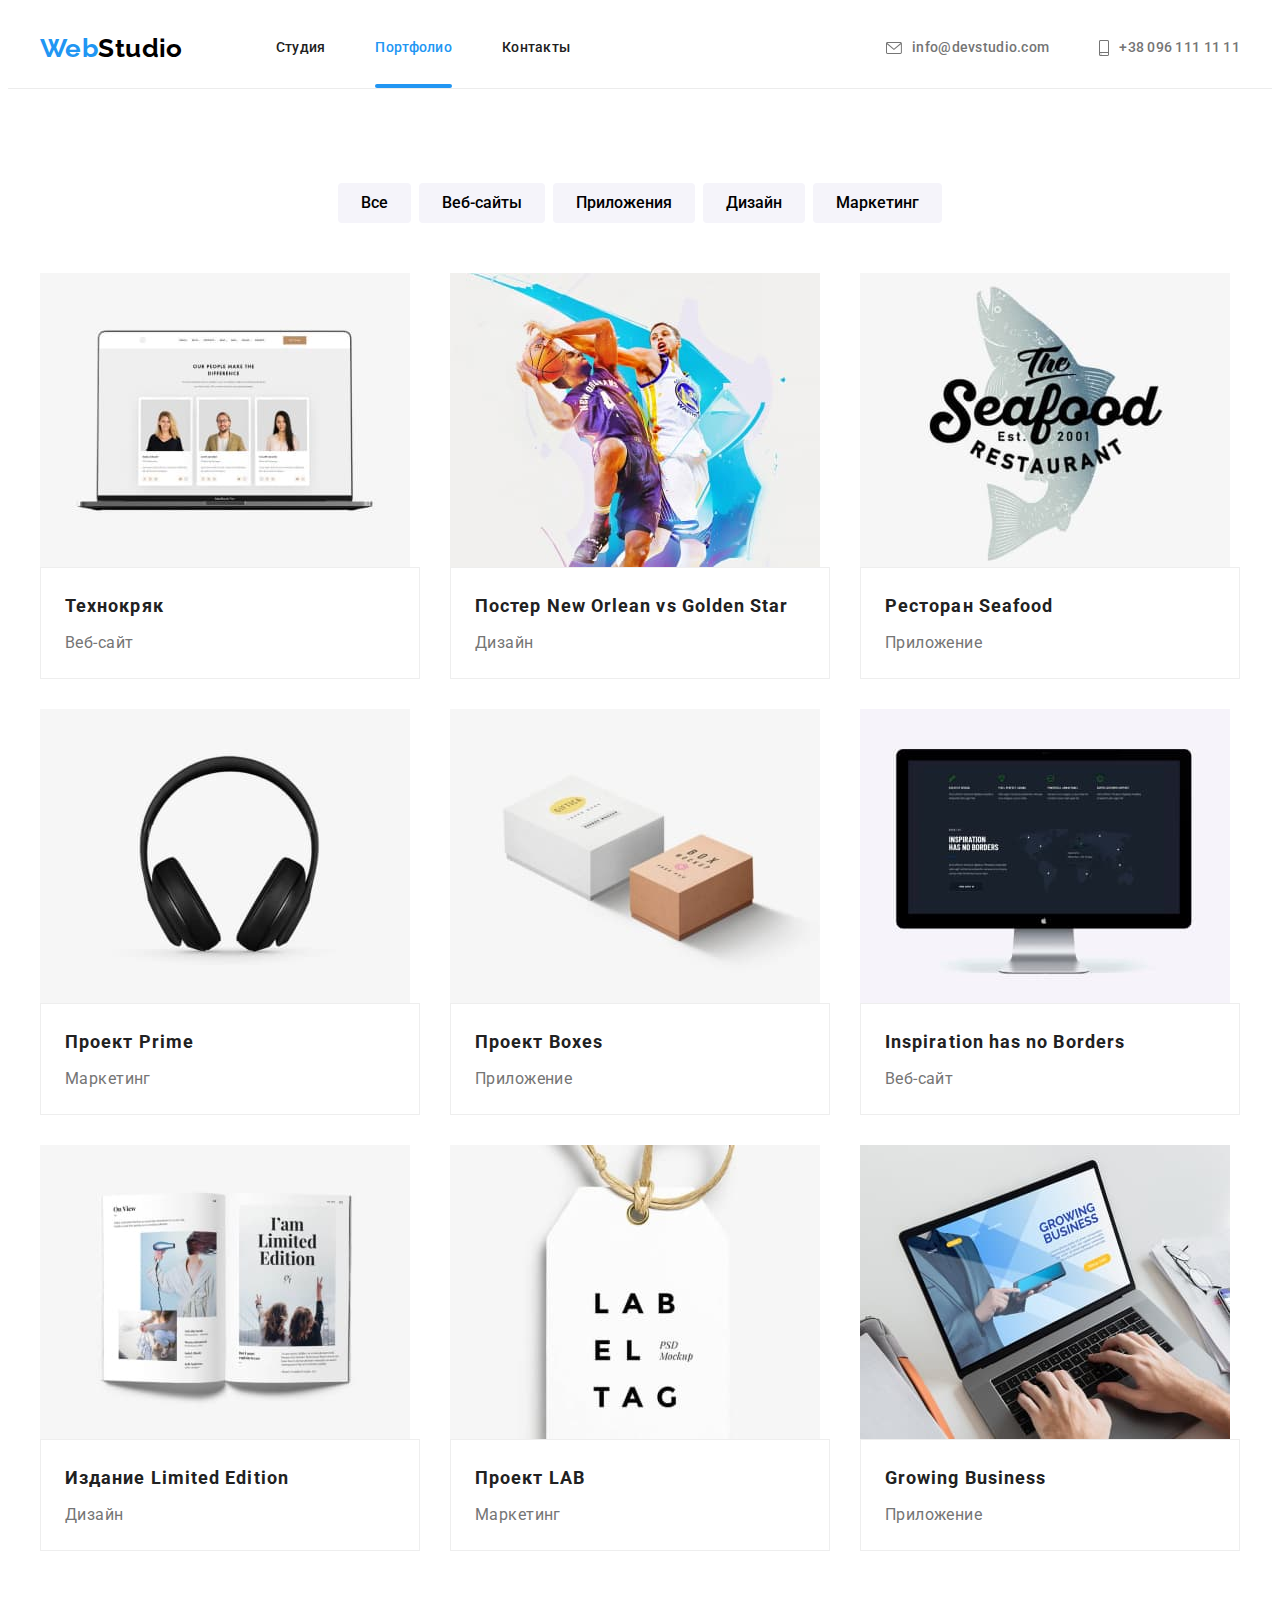
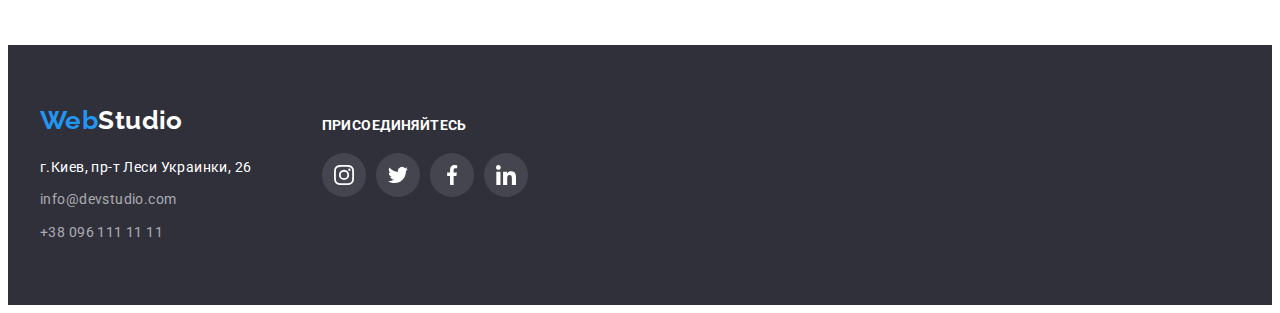
==== portfolio.html @ 4ddb5e0d "добавляет предыдущие дз" ====
<!DOCTYPE html>
<html lang="ru">
  <head>
    <meta charset="UTF-8" />
    <meta http-equiv="X-UA-Compatible" content="IE=edge" />
    <meta name="viewport" content="width=device-width, initial-scale=1.0" />
    <title>Портфолио</title>
    <link
      rel="stylesheet"
      href="https://cdnjs.cloudflare.com/ajax/libs/modern-normalize/1.0.0/modern-normalize.min.css"
      integrity="sha512-ISS7cAi1PEhQ8jnbJpJZMd29NlhNj4AWYyLOSp2CE/CsHxTCu+r+t0D2yoJudVrd0/8fTVPUVDzY5Tvli75u/g=="
      crossorigin="anonymous"
    />
    <link rel="preconnect" href="https://fonts.gstatic.com" />
    <link
      href="https://fonts.googleapis.com/css2?family=Raleway:wght@700&family=Roboto:wght@400;500;700;900&display=swap"
      rel="stylesheet"
    />
    <link rel="stylesheet" href="./css/styles.css" />
  </head>
  <body>
    <!--Header page-->
    <header class="header">
      <div class="container header-container">
        <!--Navigation-->
        <nav class="header-nav">
          <!--Header logo-->
          <a class="header-logo-link common-links" href="./index.html" lang="en"
            ><span class="header-logo-web">Web</span>Studio</a
          >
          <!--Menu-->
          <ul class="menu common-lists">
            <li class="menu-item">
              <a class="menu-link common-links" href="./index.html">Студия</a>
            </li>
            <li class="menu-item">
              <a class="menu-link common-links current" href="./portfolio.html">Портфолио</a>
            </li>
            <li class="menu-item"><a class="menu-link common-links" href="">Контакты</a></li>
          </ul>
        </nav>
        <!--Header contacts-->
        <ul class="header-contacts-list common-lists">
          <li class="header-mail-item">
            <a class="header-mail-link common-links" href="mailto:info@devstudio.com"
              ><svg class="mail-link-icon">
                <use href="./images/icons.svg#icon-envelope"></use></svg
              >info@devstudio.com</a
            >
          </li>
          <li class="header-tel-item">
            <a class="header-tel-link common-links" href="tel:+380961111111"
              ><svg class="tel-link-icon">
                <use href="./images/icons.svg#icon-smartphone"></use></svg
              >+38 096 111 11 11</a
            >
          </li>
        </ul>
      </div>
    </header>
    <!--Main portfolio content-->
    <main class="main-portfilio-content">
      <section class="portfolio-section section">
        <div class="container">
          <h1 hidden>Портфолио</h1>
          <!--Button list-->
          <ul class="button-list common-lists">
            <li class="button-item"><button type="button" class="button-porfolio">Все</button></li>
            <li class="button-item">
              <button type="button" class="button-porfolio">Веб-сайты</button>
            </li>
            <li class="button-item">
              <button type="button" class="button-porfolio">Приложения</button>
            </li>
            <li class="button-item">
              <button type="button" class="button-porfolio">Дизайн</button>
            </li>
            <li class="button-item">
              <button type="button" class="button-porfolio">Маркетинг</button>
            </li>
          </ul>
          <!--Projects list-->
          <ul class="projects-list common-lists">
            <li class="projects-item">
              <a href="" class="projects-link-wrapper common-links">
                <div class="projects-link-img">
                  <img
                    src="./images/portfolio1.jpg"
                    alt="фото наших сотрудников"
                    width="370"
                    height="294"
                  />
                  <p class="overlay">
                    Технокряк это современная площадка распространения коронавируса. Компании
                    используют эту платформу для цифрового шпионажа и атак на защищённые сервера
                    конкурентов.
                  </p>
                </div>

                <div class="projects-item-content">
                  <h2 class="projects-title">Технокряк</h2>
                  <p class="projects-text">Веб-сайт</p>
                </div>
              </a>
            </li>
            <li class="projects-item">
              <a href="" class="projects-link-wrapper common-links">
                <div class="projects-link-img">
                  <img
                    src="./images/portfolio2.jpg"
                    alt="играют в баскетбол"
                    width="370"
                    height="294"
                  />
                  <p class="overlay">
                    Технокряк это современная площадка распространения коронавируса. Компании
                    используют эту платформу для цифрового шпионажа и атак на защищённые сервера
                    конкурентов.
                  </p>
                </div>
                <div class="projects-item-content">
                  <h2 class="projects-title">
                    Постер <span lang="en">New Orlean vs Golden Star</span>
                  </h2>
                  <p class="projects-text">Дизайн</p>
                </div>
              </a>
            </li>
            <li class="projects-item">
              <a href="" class="projects-link-wrapper common-links">
                <div class="projects-link-img">
                  <img
                    src="./images/portfolio3.jpg"
                    alt="логотип ресторана"
                    width="370"
                    height="294"
                  />
                  <p class="overlay">
                    Технокряк это современная площадка распространения коронавируса. Компании
                    используют эту платформу для цифрового шпионажа и атак на защищённые сервера
                    конкурентов.
                  </p>
                </div>
                <div class="projects-item-content">
                  <h2 class="projects-title">Ресторан <span lang="en">Seafood</span></h2>
                  <p class="projects-text">Приложение</p>
                </div>
              </a>
            </li>
            <li class="projects-item">
              <a href="" class="projects-link-wrapper common-links">
                <div class="projects-link-img">
                  <img src="./images/portfolio4.jpg" alt="наушники" width="370" height="294" />
                  <p class="overlay">
                    Технокряк это современная площадка распространения коронавируса. Компании
                    используют эту платформу для цифрового шпионажа и атак на защищённые сервера
                    конкурентов.
                  </p>
                </div>
                <div class="projects-item-content">
                  <h2 class="projects-title">Проект <span lang="en">Prime</span></h2>
                  <p class="projects-text">Маркетинг</p>
                </div>
              </a>
            </li>
            <li class="projects-item">
              <a href="" class="projects-link-wrapper common-links">
                <div class="projects-link-img">
                  <img src="./images/portfolio5.jpg" alt="коробочки" width="370" height="294" />
                  <p class="overlay">
                    Технокряк это современная площадка распространения коронавируса. Компании
                    используют эту платформу для цифрового шпионажа и атак на защищённые сервера
                    конкурентов.
                  </p>
                </div>
                <div class="projects-item-content">
                  <h2 class="projects-title">Проект <span lang="en">Boxes</span></h2>
                  <p class="projects-text">Приложение</p>
                </div>
              </a>
            </li>
            <li class="projects-item">
              <a href="" class="projects-link-wrapper common-links">
                <div class="projects-link-img">
                  <img src="./images/portfolio6.jpg" alt="монитор" width="370" height="294" />
                  <p class="overlay">
                    Технокряк это современная площадка распространения коронавируса. Компании
                    используют эту платформу для цифрового шпионажа и атак на защищённые сервера
                    конкурентов.
                  </p>
                </div>
                <div class="projects-item-content">
                  <h2 class="projects-title" lang="en">Inspiration has no Borders</h2>
                  <p class="projects-text">Веб-сайт</p>
                </div>
              </a>
            </li>
            <li class="projects-item">
              <a href="" class="projects-link-wrapper common-links">
                <div class="projects-link-img">
                  <img src="./images/portfolio7.jpg" alt="журнал" width="370" height="294" />
                  <p class="overlay">
                    Технокряк это современная площадка распространения коронавируса. Компании
                    используют эту платформу для цифрового шпионажа и атак на защищённые сервера
                    конкурентов.
                  </p>
                </div>
                <div class="projects-item-content">
                  <h2 class="projects-title">Издание <span lang="en">Limited Edition</span></h2>
                  <p class="projects-text">Дизайн</p>
                </div>
              </a>
            </li>
            <li class="projects-item">
              <a href="" class="projects-link-wrapper common-links">
                <div class="projects-link-img">
                  <img src="./images/portfolio8.jpg" alt="бирка проекта" width="370" height="294" />
                  <p class="overlay">
                    Технокряк это современная площадка распространения коронавируса. Компании
                    используют эту платформу для цифрового шпионажа и атак на защищённые сервера
                    конкурентов.
                  </p>
                </div>
                <div class="projects-item-content">
                  <h2 class="projects-title">Проект <span lang="en">LAB</span></h2>
                  <p class="projects-text">Маркетинг</p>
                </div>
              </a>
            </li>
            <li class="projects-item">
              <a href="" class="projects-link-wrapper common-links">
                <div class="projects-link-img">
                  <img
                    src="./images/portfolio9.jpg"
                    alt="работа на ноутбуке"
                    width="370"
                    height="294"
                  />
                  <p class="overlay">
                    Технокряк это современная площадка распространения коронавируса. Компании
                    используют эту платформу для цифрового шпионажа и атак на защищённые сервера
                    конкурентов.
                  </p>
                </div>
                <div class="projects-item-content">
                  <h2 class="projects-title" lang="en">Growing Business</h2>
                  <p class="projects-text">Приложение</p>
                </div>
              </a>
            </li>
          </ul>
        </div>
      </section>
    </main>
    <!--Footer-->
    <footer class="footer">
      <div class="container flex-footer">
        <!--Footer logo-->
        <div class="footer-list">
          <a class="footer-logo-link common-links" href="./index.html" lang="en"
            ><span class="footer-logo-web">Web</span>Studio</a
          >
          <!--Address-->

          <address class="address">
            <ul class="address-list common-lists">
              <li class="address-item">
                <a
                  class="address-map-link common-links"
                  href="https://www.google.com/maps/d/viewer?msa=0&mid=10uSM3H-mIU3GznYo2szRIEphczw&ll=50.42707410898921%2C30.53826807734482&z=17"
                  target="_blank"
                  rel="noopener noreferrer"
                  >г.Киев, пр-т Леси Украинки, 26
                </a>
              </li>
              <li class="address-item">
                <a class="address-mail-link common-links" href="mailto:info@devstudio.com"
                  >info@devstudio.com</a
                >
              </li>
              <li class="address-item">
                <a class="address-tel-link common-links" href="tel:+380961111111"
                  >+38 096 111 11 11</a
                >
              </li>
            </ul>
          </address>
        </div>
        <div class="invitation-social">
          <h5 class="invitation-title">Присоединяйтесь</h5>
          <ul class="invitation-social-list common-lists">
            <li class="invitation-social-item">
              <a class="invitation-social-link common-links" href="">
                <svg class="invitation-social-icon">
                  <use href="./images/icons.svg#icon-instagram"></use>
                </svg>
              </a>
            </li>
            <li class="invitation-social-item">
              <a class="invitation-social-link common-links" href="">
                <svg class="invitation-social-icon">
                  <use href="./images/icons.svg#icon-twitter"></use>
                </svg>
              </a>
            </li>
            <li class="invitation-social-item">
              <a class="invitation-social-link common-links" href="">
                <svg class="invitation-social-icon">
                  <use href="./images/icons.svg#icon-facebook"></use>
                </svg>
              </a>
            </li>

            <li class="invitation-social-item">
              <a class="invitation-social-link common-links" href="">
                <svg class="invitation-social-icon">
                  <use href="./images/icons.svg#icon-linkedin"></use>
                </svg>
              </a>
            </li>
          </ul>
        </div>
      </div>
    </footer>
  </body>
</html>
---- css/styles.css ----
:root {
  --accent-color: #2196f3;
  --main-font: Roboto, sans-serif;
  --secondary-font: Raleway, sans-serif;
  --main-color: #212121;
  --secondary-color: #757575;
  --title-text-color: #ffffff;
}
h1,
h2,
h3,
h4,
h5,
h6,
p {
  margin-top: 0;
  margin-bottom: 0;
}
ol,
ul {
  margin-top: 0;
  margin-bottom: 0;
  padding-left: 0;
}
img {
  display: block;
}

.common-lists {
  list-style: none;
}
.common-links {
  text-decoration: none;
}
.section {
  padding-top: 94px;
  padding-bottom: 94px;
}

.container {
  width: 1200px;
  padding-left: 15px;
  padding-right: 15px;
  margin: 0 auto;
}
body {
  font-family: var(--main-font);
  color: var(--main-color);
  letter-spacing: 0.03em;
  font-size: 14px;
}
@keyframes blue-line-header {
  0% {
    opacity: 0;
  }
  100% {
    opacity: 1;
  }
}

/* === Header page === */
.header {
  border-bottom: 1px solid #ececec;
}
.header-container {
  display: flex;
  align-items: center;
}
/* === Navigation === */
.header-nav {
  display: flex;
  align-items: center;
}
/* === Header logo === */

.header-logo-link {
  font-family: var(--secondary-font);
  font-style: normal;
  font-weight: 700;
  font-size: 26px;
  line-height: 1.19;
  color: #000000;
  margin-right: 93px;
}
.header-logo-web {
  color: var(--accent-color);
}
/* === End header logo === */

/* === Menu === */
.menu {
  display: flex;
  align-items: center;
}
.menu-item:not(:last-child) {
  margin-right: 50px;
}
.menu-link {
  position: relative;
  display: inline-flex;
  padding-top: 32px;
  padding-bottom: 32px;
  font-style: normal;
  font-weight: 500;
  line-height: 1.14;
  letter-spacing: 0.02em;
  color: var(--main-color);
  transition: color 250ms cubic-bezier(0.4, 0, 0.2, 1);
}
.menu-link:hover,
.menu-link:focus {
  color: var(--accent-color);
}

.menu-link.current {
  color: var(--accent-color);
}
.current::after {
  position: absolute;
  display: inline-block;
  content: '';
  width: 100%;
  height: 4px;
  bottom: 0;
  left: 0;
  background: #2196f3;
  border-radius: 2px;
  animation: blue-line-header 250ms cubic-bezier(0.4, 0, 0.2, 1);
}
/* === End menu === */
/* === End Navigation === */

/* === Header contacts === */
.header-contacts-list {
  display: flex;
  align-items: center;
  margin-left: auto;
}
.header-mail-item {
  margin-right: 50px;
}
.header-mail-link,
.header-tel-link {
  display: flex;
  align-items: center;
  font-style: normal;
  font-weight: 500;
  line-height: 1.14;
  letter-spacing: 0.02em;
  color: var(--secondary-color);
  transition: color 250ms cubic-bezier(0.4, 0, 0.2, 1);
}
.header-mail-link:hover,
.header-mail-link:focus,
.header-tel-link:hover,
.header-tel-link:focus {
  color: var(--accent-color);
}
.mail-link-icon {
  width: 16px;
  height: 12px;
  margin-right: 10px;
  fill: currentColor;
}
.tel-link-icon {
  width: 10px;
  height: 16px;
  margin-right: 10px;
  fill: currentColor;
  background-size: contain;
}

/* === End header contacts === */
/* === End header page === */

/*=== Main content === */
/* === Hero === */
.hero {
  background-color: #2f303a;
  padding-top: 200px;
  padding-bottom: 200px;
  max-height: 600px;
  max-width: 1600px;
  background-image: linear-gradient(rgba(47, 48, 58, 0.4), rgba(47, 48, 58, 0.4)),
    url(../images/Img-hero.jpg);
  background-repeat: no-repeat;
  background-position: center;
  background-size: cover;
  margin: 0 auto;
}

.main-title {
  font-style: normal;
  font-weight: 900;
  font-size: 44px;
  line-height: 1.36;
  text-align: center;
  letter-spacing: 0.06em;
  text-transform: uppercase;
  color: var(--title-text-color);
  margin-bottom: 30px;
}

.order-button {
  font-style: normal;
  font-weight: 700;
  font-size: 16px;
  line-height: 1.87;
  display: flex;
  align-items: center;
  text-align: center;
  letter-spacing: 0.06em;
  color: var(--title-text-color);
  background-color: var(--accent-color);
  box-shadow: 0px 4px 4px rgba(0, 0, 0, 0.15);
  border-radius: 4px;
  cursor: pointer;
  padding: 10px 32px;
  margin-left: auto;
  margin-right: auto;
  border: 1px solid transparent;
}
/*=== End hero === */

/*=== Benefits company === */
.benefits-section {
  padding-bottom: 0px;
}

.benefits-list {
  display: flex;
  flex-wrap: wrap;
  margin-top: -30px;
  margin-left: -30px;
}

.benefits-item {
  flex-basis: calc((100% - 120px) / 4);
  margin-top: 30px;
  margin-left: 30px;
}
.benefits-item::before {
  display: block;
  content: '';
  height: 120px;
  background-color: #f5f4fa;
  border-radius: 4px;
  background-size: contain;
  background-repeat: no-repeat;
  background-position: center;
}
.benefits-item.icon-attention::before {
  background-image: url(../images/antenna.svg);
  background-size: 65px 70px;
  margin-bottom: 30px;
}
.benefits-item.icon-punctuality::before {
  background-image: url(../images/clock.svg);
  background-size: 70px 70px;
  margin-bottom: 30px;
}
.benefits-item.icon-planning::before {
  background-image: url(../images/diagram.svg);
  background-size: 70px 54px;
  margin-bottom: 30px;
}
.benefits-item.icon-technologies::before {
  background-image: url(../images/astronaut.svg);
  background-size: 70px 70px;
  margin-bottom: 30px;
}

.benefits-title {
  font-style: normal;
  font-weight: 700;
  font-size: 14px;
  line-height: 16px;
  letter-spacing: 0.03em;
  text-transform: uppercase;
  margin-bottom: 10px;
}
.benefits-text {
  font-style: normal;
  line-height: 1.71;
  color: var(--secondary-color);
}
/*=== End benefits company === */

/* === Activities company === */

.activities-title {
  font-style: normal;
  font-weight: 700;
  font-size: 36px;
  line-height: 1.17;
  text-align: center;
  margin-bottom: 50px;
}
.activities-list {
  display: flex;
  flex-wrap: wrap;
  margin-top: -30px;
  margin-left: -30px;
}
.activities-item {
  flex-basis: calc((100% - 90px) / 3);
  margin-top: 30px;
  margin-left: 30px;
}
.activities-container-img {
  position: relative;
}
.activities-title-img {
  position: absolute;
  display: flex;
  height: 70px;
  width: 100%;
  bottom: 0;
  align-items: center;
  justify-content: center;
  font-family: var(--main-font);
  font-style: normal;
  font-weight: 700;
  font-size: 14px;
  line-height: 16px;
  text-align: center;
  letter-spacing: 0.03em;
  text-transform: uppercase;
  color: #ffffff;
  background: rgba(47, 48, 58, 0.8);
}
/* === End activities company === */

/* === Team === */
.team {
  background-color: #f5f4fa;
}
.team-title {
  font-style: normal;
  font-weight: 700;
  font-size: 36px;
  line-height: 1.17;
  text-align: center;
  margin-bottom: 50px;
}
.team-list {
  display: flex;
  flex-wrap: wrap;
  margin-top: -30px;
  margin-left: -30px;
}
.team-item {
  flex-basis: calc((100% - 120px) / 4);
  margin-top: 30px;
  margin-left: 30px;
  background: #ffffff;
  box-shadow: 0px 1px 3px rgba(0, 0, 0, 0.12), 0px 1px 1px rgba(0, 0, 0, 0.14),
    0px 2px 1px rgba(0, 0, 0, 0.2);
  border-radius: 0px 0px 4px 4px;
}
.team-item-content {
  padding-top: 30px;
  padding-bottom: 30px;
  padding-right: 32px;
  padding-left: 32px;
}
.name-title {
  font-style: normal;
  font-weight: 500;
  font-size: 16px;
  line-height: 1.19;
  margin-bottom: 10px;
  text-align: center;
}
.position {
  font-style: normal;
  font-size: 16px;
  line-height: 19px;
  color: var(--secondary-color);
  text-align: center;
  margin-bottom: 16px;
}
.social-list {
  display: flex;
  justify-content: space-between;
}
.social-list-link {
  display: flex;
  align-items: center;
  justify-content: center;
  width: 44px;
  height: 44px;
  background-color: #ffffff;
  border-radius: 50%;
  transition: 250ms cubic-bezier(0.4, 0, 0.2, 1);
}
.social-list-link:hover,
.social-list-link:focus {
  background-color: var(--accent-color);
}
.social-list-link:hover .social-list-icon,
.social-list-link:focus .social-list-icon {
  fill: #ffffff;
}
.social-list-icon {
  width: 20px;
  height: 20px;
  fill: #afb1b8;
}
/* === End team === */

/* === Client === */
.client-title {
  font-style: normal;
  font-weight: 700;
  font-size: 36px;
  line-height: 1.17;
  text-align: center;
  margin-bottom: 50px;
}
.client-list {
  display: flex;
  flex-wrap: wrap;
  margin-top: -30px;
  margin-left: -30px;
}
.client-item {
  flex-basis: calc((100% - 180px) / 6);
  margin-top: 30px;
  margin-left: 30px;
  background-position: center;
}
.client-list-link {
  display: flex;
  align-items: center;
  justify-content: center;
  width: 170px;
  height: 92px;
  border: 1px solid #afb1b8;
  border-radius: 4px;
  transition: border 250ms cubic-bezier(0.4, 0, 0.2, 1);
}
.client-list-link:hover,
.client-list-link:focus {
  border: 1px solid var(--accent-color);
}
.client-list-link:hover .client-list-icon,
.client-list-link:focus .client-list-icon {
  transition: fill 250ms cubic-bezier(0.4, 0, 0.2, 1);
  fill: var(--accent-color);
}

.client-list-icon {
  width: 106px;
  height: 60px;
  fill: #afb1b8;
}
/* === End Client === */

/* === Footer === */
.footer {
  display: flex;
  background-color: #2f303a;
}
.flex-footer {
  display: flex;
}
.footer-list {
  margin-right: 70px;
  margin-top: 60px;
  margin-bottom: 60px;
}
/* === Footer logo === */
.footer-logo-link {
  font-family: var(--secondary-font);
  font-style: normal;
  font-weight: 700;
  font-size: 26px;
  line-height: 1.19;
  color: #ffffff;
  display: inline-block;
  margin-bottom: 20px;
}
.footer-logo-web {
  color: var(--accent-color);
}
/* === End footer logo === */

/* === Address === */
.address {
  display: flex;
}
.address-item:not(:last-child) {
  margin-bottom: 9px;
}
.address-map-link {
  font-style: normal;
  line-height: 1.71;
  color: var(--title-text-color);
}
.address-mail-link,
.address-tel-link {
  font-style: normal;
  line-height: 1.71;
  color: rgba(255, 255, 255, 0.6);
}
/* === End address === */

/* === Invitation === */
.invitation-social {
  display: inline-block;
  margin-top: 72px;
  margin-bottom: 100px;
}
.invitation-title {
  display: inline-block;
  font-family: var(--main-font);
  font-style: normal;
  font-weight: 700;
  font-size: 14px;
  line-height: 16px;
  letter-spacing: 0.03em;
  text-transform: uppercase;
  color: #ffffff;
  margin-bottom: 20px;
}

.invitation-social-list {
  display: flex;
}

.invitation-social-link {
  display: flex;
  align-items: center;
  justify-content: center;
  width: 44px;
  height: 44px;
  background-color: rgba(255, 255, 255, 0.1);
  border-radius: 50%;
  transition: background-color 250ms cubic-bezier(0.4, 0, 0.2, 1);
}
.invitation-social-item:not(:last-child) {
  margin-right: 10px;
}
.invitation-social-link:hover,
.invitation-social-link:focus {
  background-color: var(--accent-color);
}
.invitation-social-icon {
  width: 20px;
  height: 20px;
  fill: #ffffff;
}

/* === End Invitation === */
/* === End footer === */

/* === Portfolio page === */
/*=== Button-list ===  */

.button-list {
  display: flex;
  justify-content: center;
  margin-bottom: 50px;
}
.button-item:not(:last-child) {
  margin-right: 8px;
}
.button-porfolio {
  font-family: var(--main-font);
  font-style: normal;
  font-weight: 500;
  font-size: 16px;
  line-height: 1.62;
  cursor: pointer;
  border-radius: 4px;
  align-items: flex-start;
  padding: 6px 22px;
  border: 1px solid transparent;
  background-color: #f5f4fa;
  text-align: center;
  transition: 250ms cubic-bezier(0.4, 0, 0.2, 1);
}
.button-porfolio:hover,
.button-porfolio:focus {
  color: var(--title-text-color);
  background-color: var(--accent-color);
  box-shadow: 0px 3px 1px rgba(0, 0, 0, 0.1), 0px 1px 2px rgba(0, 0, 0, 0.08),
    0px 2px 2px rgba(0, 0, 0, 0.12);
  border-radius: 4px;
}
/*=== End button list ===  */

/* === Projects list === */
.projects-list {
  display: flex;
  flex-wrap: wrap;
  margin-top: -30px;
  margin-left: -30px;
}
.projects-item {
  flex-basis: calc((100% - 90px) / 3);
  margin-top: 30px;
  margin-left: 30px;
  transition: box-shadow 250ms cubic-bezier(0.4, 0, 0.2, 1);
}
.projects-item:hover,
.projects-item:focus {
  box-shadow: 0px 1px 1px rgba(0, 0, 0, 0.12), 0px 4px 4px rgba(0, 0, 0, 0.06),
    1px 4px 6px rgba(131, 84, 84, 0.16);
}
.projects-link-wrapper:hover .overlay,
.projects-link-wrapper:focus .overlay {
  transform: translateY(0);
}

.projects-link-img {
  position: relative;
  overflow: hidden;
}
.overlay {
  position: absolute;
  overflow: auto;
  transform: translateY(100%);
  transition: 250ms cubic-bezier(0.4, 0, 0.2, 1);
  top: 0;
  left: 0;
  padding: 63px 24px;
  font-family: var(--main-font);
  font-style: normal;
  font-weight: 400;
  font-size: 18px;
  line-height: 28px;
  letter-spacing: 0.03em;
  width: 100%;
  height: 100%;
  color: #ffffff;
  background: rgba(33, 150, 243, 0.9);
}
.projects-item-content {
  background: #ffffff;
  border: 1px solid #eeeeee;
  box-sizing: border-box;
  padding: 20px 24px;
}

.projects-title {
  color: var(--main-color);
  font-style: normal;
  font-weight: 700;
  font-size: 18px;
  line-height: 2;
  letter-spacing: 0.06em;
  margin-bottom: 4px;
}
.projects-text {
  font-style: normal;
  font-size: 16px;
  line-height: 1.87;
  color: var(--secondary-color);
}

/* === End projects === */
/* === End portfolio page === */

/* === Modal window === */
.backdrop {
  position: fixed;
  top: 0;
  left: 0;
  width: 100%;
  height: 100%;
  z-index: 100;
  background: rgba(0, 0, 0, 0.2);
  transition: opacity 250ms cubic-bezier(0.4, 0, 0.2, 1),
    visibility 250ms cubic-bezier(0.4, 0, 0.2, 1);
}
.modal {
  position: absolute;
  width: 528px;
  height: 581px;
  top: 50%;
  left: 50%;
  transform: translate(-50%, -50%);
  background: #ffffff;
  box-shadow: 0px 1px 3px rgba(0, 0, 0, 0.12), 0px 1px 1px rgba(0, 0, 0, 0.14),
    0px 2px 1px rgba(0, 0, 0, 0.2);
  border-radius: 4px;
}
.modal-close-btn {
  position: absolute;
  display: flex;
  align-items: center;
  justify-content: center;
  top: 8px;
  right: 8px;
  width: 30px;
  height: 30px;
  border-radius: 50%;
  padding: 0;
  background: #ffffff;
  border: 1px solid rgba(0, 0, 0, 0.1);
  cursor: pointer;
}

.modal-close-icon {
  fill: #000000;
  width: 18px;
  height: 18px;
}
.is-hidden {
  opacity: 0;
  visibility: hidden;
  pointer-events: none;
}
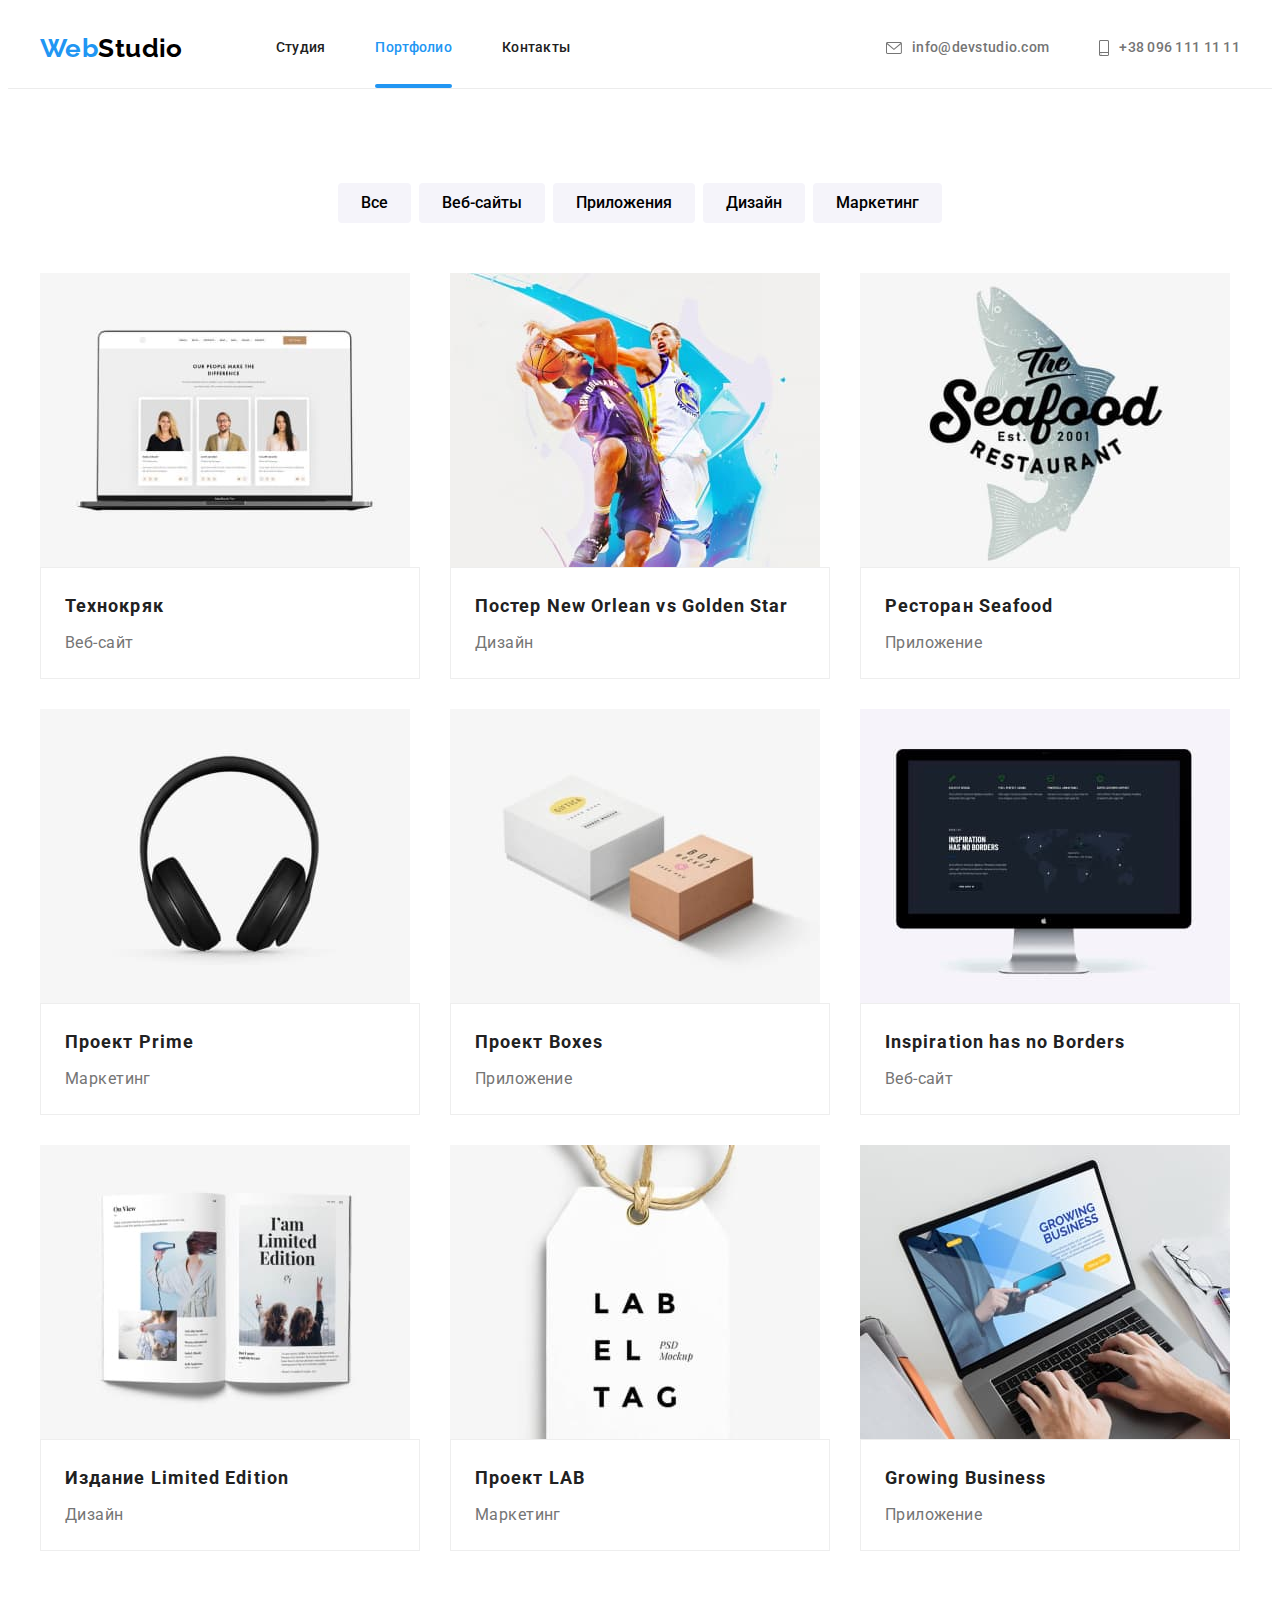
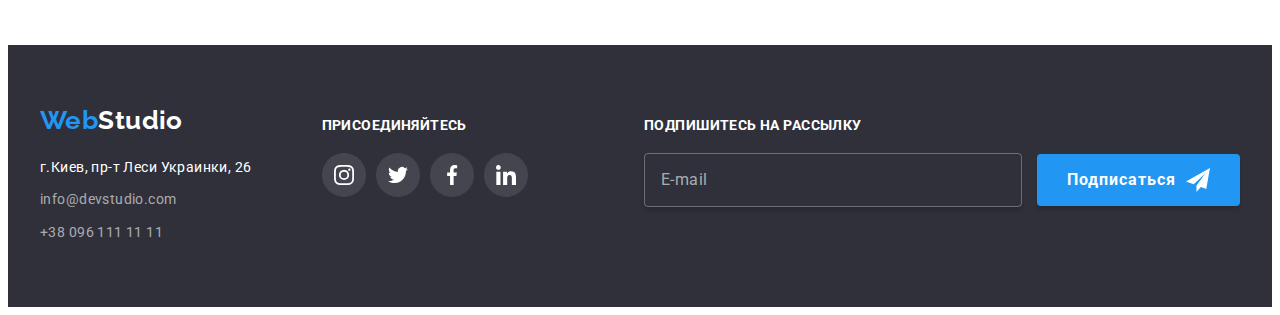
==== commit 0a19d3cd: "добавляет подписку в портфолио" ====
--- a/portfolio.html
+++ b/portfolio.html
@@ -320,6 +320,24 @@
             </li>
           </ul>
         </div>
+        <div class="subscribe-footer-container">
+          <b class="subscribe-title">Подпишитесь на рассылку</b>
+          <form class="subscribe-footer-form">
+            <input
+              type="email"
+              name="subscribe-user-email"
+              placeholder="E-mail"
+              required
+              class="footer-form-input"
+            />
+            <button type="submit" class="subscribe-button">
+              Подписаться
+              <svg class="subscribe-button-icon">
+                <use href="./images/icons.svg#icon-plane-icon"></use>
+              </svg>
+            </button>
+          </form>
+        </div>
       </div>
     </footer>
   </body>
--- a/css/styles.css
+++ b/css/styles.css
@@ -123,7 +123,7 @@
   height: 4px;
   bottom: 0;
   left: 0;
-  background: #2196f3;
+  background: var(--accent-color);
   border-radius: 2px;
   animation: blue-line-header 250ms cubic-bezier(0.4, 0, 0.2, 1);
 }
@@ -220,6 +220,10 @@
   margin-right: auto;
   border: 1px solid transparent;
 }
+.order-button:hover,
+.order-button:focus {
+  background-color: #188ce8;
+}
 /*=== End hero === */
 
 /*=== Benefits company === */
@@ -551,8 +555,90 @@
   height: 20px;
   fill: #ffffff;
 }
-
 /* === End Invitation === */
+
+/* === Subscribe === */
+.subscribe-footer-container {
+  display: inline-block;
+  margin-top: 72px;
+  margin-bottom: 100px;
+  margin-left: auto;
+}
+
+.subscribe-title {
+  display: inline-block;
+  font-family: var(--main-font);
+  font-style: normal;
+  font-weight: 700;
+  font-size: 14px;
+  line-height: 16px;
+  letter-spacing: 0.03em;
+  text-transform: uppercase;
+  color: #ffffff;
+  margin-bottom: 20px;
+}
+.footer-form-input {
+  width: 358px;
+  height: 50px;
+  border: 1px solid rgba(255, 255, 255, 0.3);
+  border-radius: 4px;
+  color: #ffffff;
+  font-size: 16px;
+  line-height: 1.25;
+  background-color: rgba(33, 150, 243, 0);
+  padding-left: 16px;
+  margin-right: 12px;
+  box-shadow: 0px 4px 4px 0px rgb(0 0 0 / 15%);
+  cursor: pointer;
+  transition: border 250ms cubic-bezier(0.4, 0, 0.2, 1);
+}
+.footer-form-input:focus {
+  border-color: inherit;
+}
+.footer-form-input::placeholder {
+  font-family: var(--main-font);
+  font-style: normal;
+  font-weight: normal;
+  font-size: 16px;
+  line-height: 20px;
+  align-items: center;
+  letter-spacing: 0.03em;
+  color: rgba(255, 255, 255, 0.6);
+}
+.subscribe-button {
+  display: inline-flex;
+  font-family: var(--main-font);
+  font-style: normal;
+  font-weight: 700;
+  font-size: 16px;
+  line-height: 30px;
+  align-items: center;
+  text-align: center;
+  letter-spacing: 0.06em;
+  padding: 10px 29px;
+  margin-left: auto;
+  margin-right: auto;
+  color: var(--title-text-color);
+  background-color: #2196f3;
+  box-shadow: 0px 4px 4px rgba(0, 0, 0, 0.15);
+  border-radius: 4px;
+  border: 1px solid transparent;
+  cursor: pointer;
+  transition: background-color 250ms cubic-bezier(0.4, 0, 0.2, 1);
+}
+.subscribe-button:hover,
+.subscribe-button:focus {
+  background-color: #188ce8;
+}
+.subscribe-button-icon {
+  width: 24px;
+  height: 24px;
+  align-items: center;
+  text-align: center;
+  margin-left: 10px;
+}
+/* ===End Subscribe === */
+
 /* === End footer === */
 
 /* === Portfolio page === */
@@ -681,6 +767,7 @@
   height: 581px;
   top: 50%;
   left: 50%;
+  padding: 40px;
   transform: translate(-50%, -50%);
   background: #ffffff;
   box-shadow: 0px 1px 3px rgba(0, 0, 0, 0.12), 0px 1px 1px rgba(0, 0, 0, 0.14),
@@ -707,9 +794,179 @@
   fill: #000000;
   width: 18px;
   height: 18px;
-}
+  transition: fill 250ms cubic-bezier(0.4, 0, 0.2, 1);
+}
+.modal-close-btn:hover .modal-close-icon {
+  fill: var(--accent-color);
+}
+
 .is-hidden {
   opacity: 0;
   visibility: hidden;
   pointer-events: none;
 }
+/* === Modal form === */
+.modal-form {
+  display: flex;
+  flex-direction: column;
+}
+.modal-form-head {
+  font-family: var(--main-font);
+  font-style: normal;
+  font-weight: bold;
+  font-size: 20px;
+  line-height: 23px;
+  text-align: center;
+  letter-spacing: 0.03em;
+  color: var(--main-color);
+  margin-bottom: 12px;
+  width: 100%;
+}
+.modal-form-fild {
+  font-family: var(--main-font);
+  font-style: normal;
+  font-weight: normal;
+  font-size: 12px;
+  line-height: 14px;
+  letter-spacing: 0.01em;
+  color: var(--secondary-color);
+}
+.modal-form-input-wrapper {
+  position: relative;
+  display: block;
+  margin-top: 4px;
+  margin-bottom: 10px;
+}
+.modal-form-input {
+  font-family: var(--main-font);
+  font-style: normal;
+  font-weight: normal;
+  font-size: 14px;
+  line-height: 16px;
+  letter-spacing: 0.01em;
+  width: 100%;
+  height: 40px;
+  padding-left: 42px;
+  border: 1px solid rgba(33, 33, 33, 0.2);
+  box-sizing: border-box;
+  border-radius: 4px;
+  transition: border-color 250ms cubic-bezier(0.4, 0, 0.2, 1);
+  cursor: pointer;
+}
+.modal-form-name-icon {
+  position: absolute;
+  width: 18px;
+  height: 18px;
+  top: 50%;
+  left: 12px;
+  transform: translateY(-50%);
+  transition: fill 250ms cubic-bezier(0.4, 0, 0.2, 1);
+  cursor: pointer;
+}
+.modal-form-input:focus {
+  border-color: var(--accent-color);
+  outline: none;
+}
+.modal-form-input:focus + .modal-form-name-icon {
+  fill: var(--accent-color);
+}
+.modal-form-comment {
+  font-family: var(--main-font);
+  font-style: normal;
+  font-weight: normal;
+  font-size: 14px;
+  line-height: 16px;
+  letter-spacing: 0.01em;
+  width: 100%;
+  height: 120px;
+  border: 1px solid rgba(33, 33, 33, 0.2);
+  border-radius: 4px;
+  padding: 12px 16px;
+  resize: none;
+  cursor: pointer;
+  margin-top: 4px;
+  margin-bottom: 20px;
+  transition: border-color 250ms cubic-bezier(0.4, 0, 0.2, 1);
+}
+.modal-form-comment::placeholder {
+  font-family: var(--main-font);
+  font-style: normal;
+  font-weight: normal;
+  font-size: 14px;
+  line-height: 16px;
+  letter-spacing: 0.01em;
+  color: rgba(117, 117, 117, 0.5);
+}
+.modal-form-comment:focus {
+  border-color: var(--accent-color);
+  outline: none;
+}
+.visually-hidden {
+  position: absolute !important;
+  clip: rect(1px 1px 1px 1px); /* IE6, IE7 */
+  clip: rect(1px, 1px, 1px, 1px);
+  padding: 0 !important;
+  border: 0 !important;
+  height: 1px !important;
+  width: 1px !important;
+  overflow: hidden;
+}
+.modal-form-policy {
+  font-family: var(--main-font);
+  text-align: center;
+  font-style: normal;
+  font-weight: normal;
+  font-size: 14px;
+  line-height: 24px;
+  letter-spacing: 0.03em;
+  color: #757575;
+}
+
+.modal-form-policy::before {
+  display: inline-block;
+  vertical-align: middle;
+  content: '';
+  width: 16px;
+  height: 15px;
+  border: 2px solid var(--main-color);
+  border-radius: 2px;
+  cursor: pointer;
+  margin-right: 7px;
+}
+.modal-form-checkbox:checked + .modal-form-policy::before {
+  background-image: url(../images/icon-check.svg);
+  background-position: center;
+  border-color: var(--accent-color);
+}
+.modal-form-checkbox:focus + .modal-form-policy::before {
+  border: 2px solid var(--accent-color);
+}
+.modal-form-link {
+  color: var(--accent-color);
+}
+.modal-form-btn {
+  font-family: var(--main-font);
+  font-style: normal;
+  font-weight: 700;
+  font-size: 16px;
+  line-height: 30px;
+  display: flex;
+  align-items: center;
+  text-align: center;
+  letter-spacing: 0.06em;
+  padding: 10px 55px;
+  margin-left: auto;
+  margin-right: auto;
+  margin-top: 30px;
+  color: var(--title-text-color);
+  background-color: #2196f3;
+  box-shadow: 0px 4px 4px rgba(0, 0, 0, 0.15);
+  border-radius: 4px;
+  border: 1px solid transparent;
+  cursor: pointer;
+  transition: background-color 250ms cubic-bezier(0.4, 0, 0.2, 1);
+}
+.modal-form-btn:hover,
+.modal-form-btn:focus {
+  background-color: #188ce8;
+}
